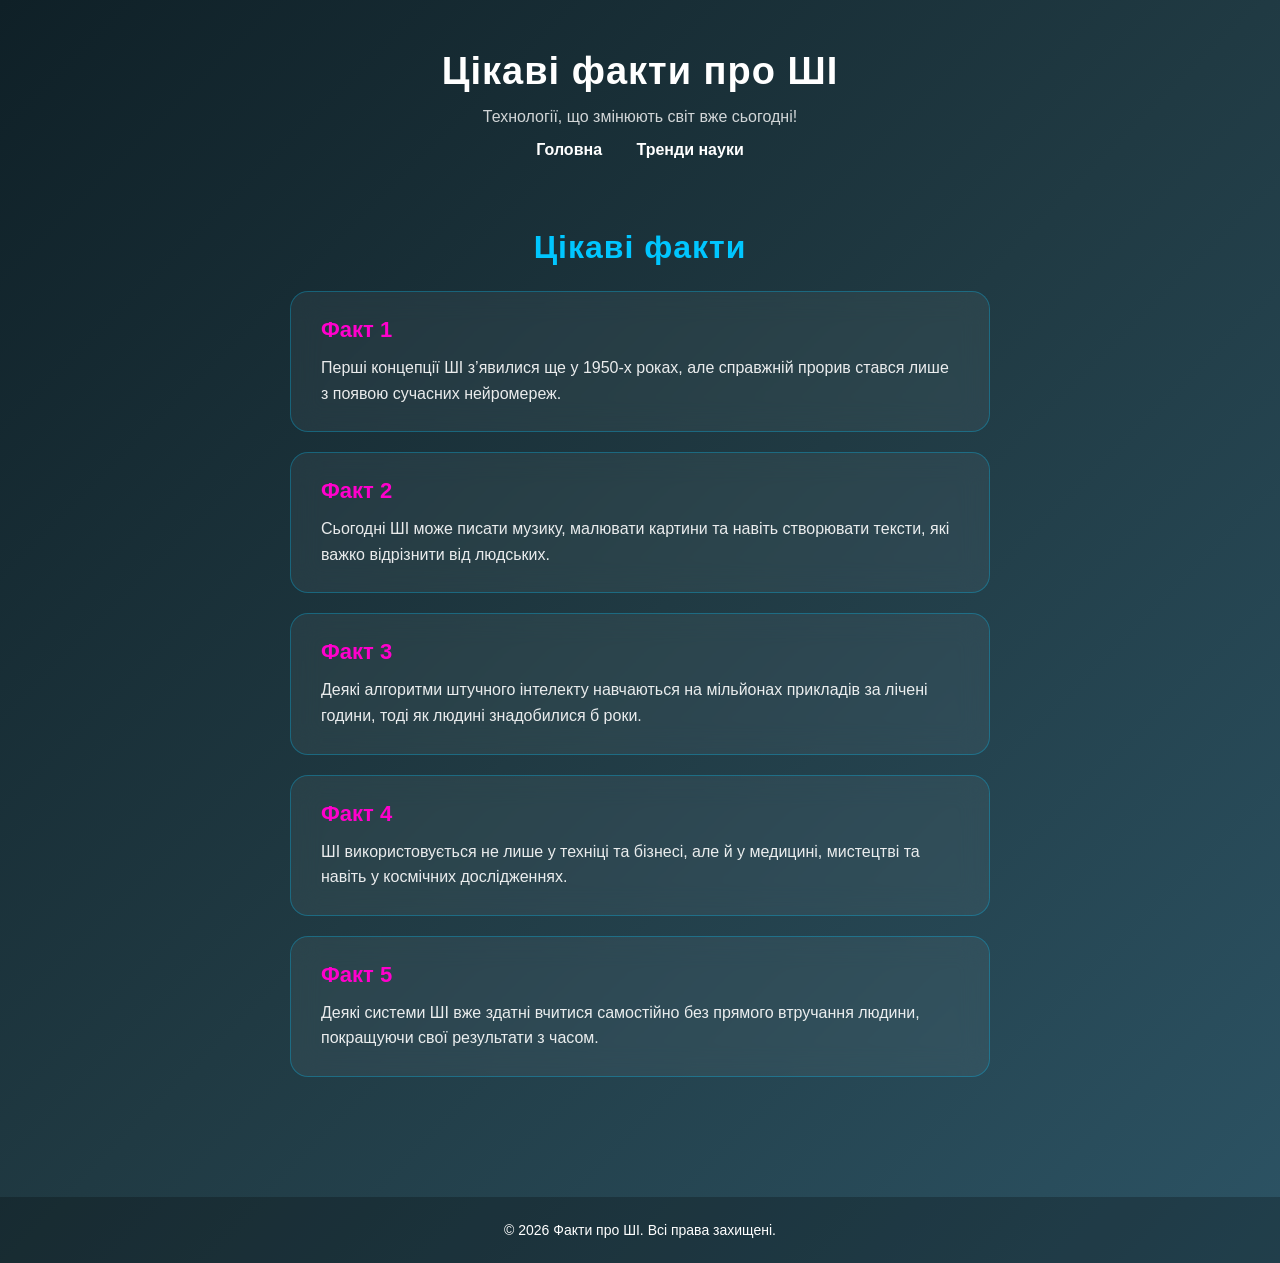
==== facts.html @ b6659d17 "Add facts.html with interesting AI facts" ====
<!DOCTYPE html>
<html lang="uk">

<head>
  <meta charset="UTF-8">
  <meta name="viewport" content="width=device-width, initial-scale=1.0">
  <title>Цікаві факти про ШІ</title>
  <style>
    * {
      margin: 0;
      padding: 0;
      box-sizing: border-box;
    }

    body {
      font-family: 'Segoe UI', sans-serif;
      background: linear-gradient(135deg, #0f2027, #203a43, #2c5364);
      color: white;
      min-height: 100vh;
    }

    header {
      text-align: center;
      padding: 50px 20px 30px 20px;
    }

    header h1 {
      font-size: 38px;
      margin-bottom: 15px;
      letter-spacing: 1px;
    }

    nav a {
      color: white;
      text-decoration: none;
      margin: 0 15px;
      font-weight: bold;
      transition: 0.3s;
    }

    nav a:hover {
      color: #00c6ff;
    }

    header p {
      opacity: 0.8;
      margin-bottom: 15px;
    }

    main {
      display: flex;
      flex-direction: column;
      align-items: center;
      gap: 30px;
      padding: 40px 8%;
    }

    #fun-facts h2 {
      font-size: 32px;
      margin-bottom: 25px;
      color: #00c6ff;
      letter-spacing: 1px;
      text-align: center;
    }

    .fact-block {
      background: rgba(255, 255, 255, 0.05);
      backdrop-filter: blur(14px);
      border-radius: 18px;
      padding: 25px 30px;
      margin-bottom: 20px;
      border: 1px solid rgba(0, 198, 255, 0.3);
      transition: 0.4s ease;
      width: 100%;
      max-width: 700px;
    }

    .fact-block:hover {
      transform: translateY(-6px);
      box-shadow: 0 0 20px rgba(0, 198, 255, 0.5);
    }

    .fact-block h3 {
      color: #ff00cc;
      font-size: 22px;
      margin-bottom: 12px;
    }

    .fact-block p {
      font-size: 16px;
      line-height: 1.6;
      opacity: 0.9;
    }

    footer {
      text-align: center;
      padding: 25px;
      margin-top: 60px;
      background: rgba(0, 0, 0, 0.25);
      font-size: 14px;
    }

    @media (max-width: 900px) {
      main {
        padding: 20px 5%;
      }
    }

    .fade-in {
      opacity: 0;
      transform: translateY(20px);
      transition: 0.6s ease-out;
    }

    .fade-in.visible {
      opacity: 1;
      transform: translateY(0);
    }
  </style>
</head>

<body>
  <header>
    <h1>Цікаві факти про ШІ</h1>
    <p>Технології, що змінюють світ вже сьогодні!</p>
    <nav>
      <a href="index.html">Головна</a>
      <a href="trendy-nauky.html">Тренди науки</a>
    </nav>
  </header>

  <main>
    <section class="fade-in" id="fun-facts">
      <h2>Цікаві факти</h2>

      <div class="fact-block">
        <h3>Факт 1</h3>
        <p>Перші концепції ШІ з’явилися ще у 1950-х роках, але справжній прорив стався лише з появою сучасних
          нейромереж.</p>
      </div>

      <div class="fact-block">
        <h3>Факт 2</h3>
        <p>Сьогодні ШІ може писати музику, малювати картини та навіть створювати тексти, які важко відрізнити від
          людських.</p>
      </div>

      <div class="fact-block">
        <h3>Факт 3</h3>
        <p>Деякі алгоритми штучного інтелекту навчаються на мільйонах прикладів за лічені години, тоді як людині
          знадобилися б роки.</p>
      </div>

      <div class="fact-block">
        <h3>Факт 4</h3>
        <p>ШІ використовується не лише у техніці та бізнесі, але й у медицині, мистецтві та навіть у космічних
          дослідженнях.</p>
      </div>

      <div class="fact-block">
        <h3>Факт 5</h3>
        <p>Деякі системи ШІ вже здатні вчитися самостійно без прямого втручання людини, покращуючи свої результати з
          часом.</p>
      </div>
    </section>
  </main>

  <footer>
    &copy; 2026 Факти про ШІ. Всі права захищені.
  </footer>

  <script>
    const faders = document.querySelectorAll('.fade-in');
    const appearOptions = { threshold: 0.1 };
    const appearOnScroll = new IntersectionObserver(function (entries, observer) {
      entries.forEach(entry => {
        if (!entry.isIntersecting) return;
        entry.target.classList.add('visible');
        observer.unobserve(entry.target);
      });
    }, appearOptions);

    faders.forEach(fader => {
      appearOnScroll.observe(fader);
    });
  </script>
</body>

</html>
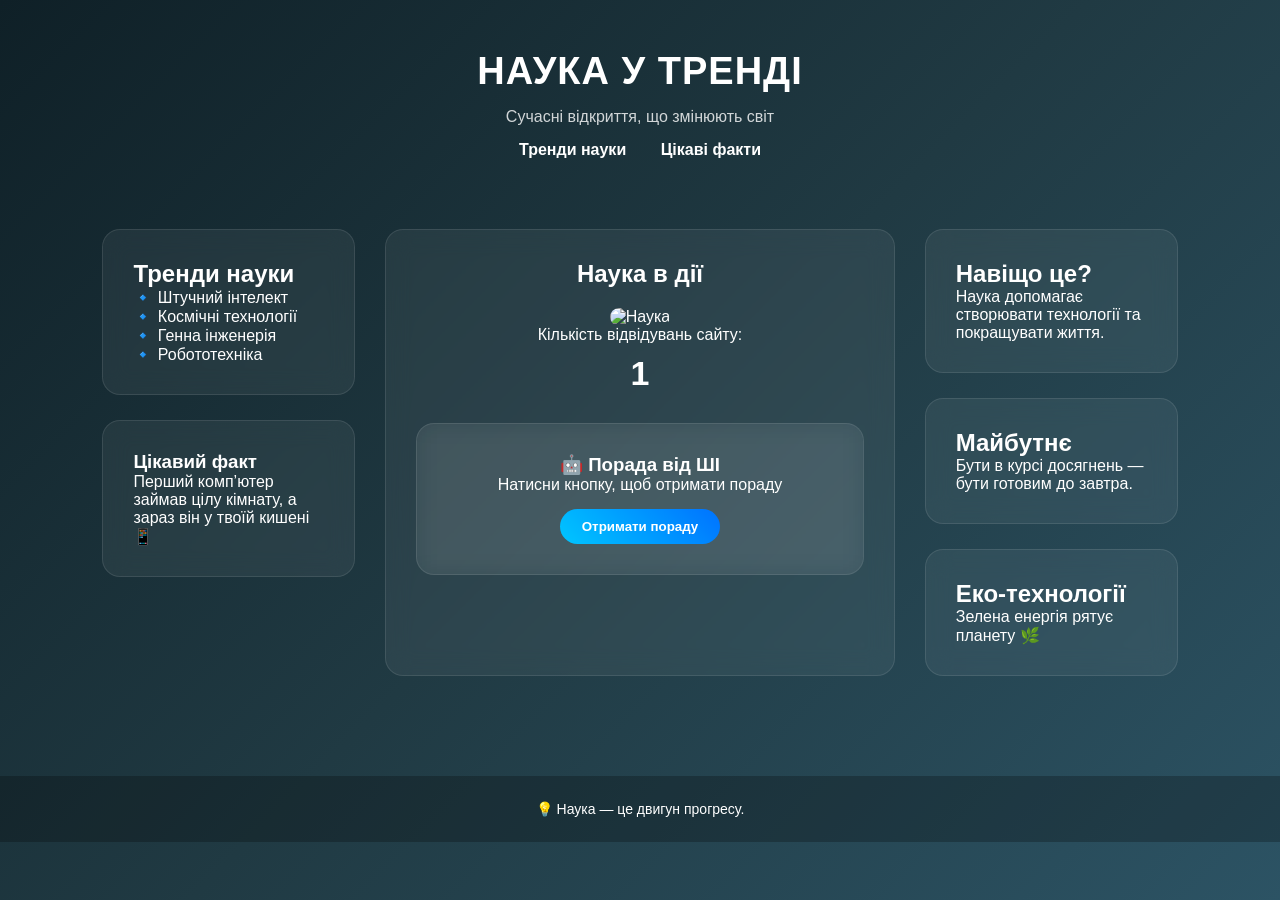
==== commit 3b364d6e: "Update facts.html" ====
--- a/facts.html
+++ b/facts.html
@@ -1,189 +1,80 @@
 <!DOCTYPE html>
-<html lang="uk">
+<html lang="uk" data-It-installed="true">
 
 <head>
-  <meta charset="UTF-8">
-  <meta name="viewport" content="width=device-width, initial-scale=1.0">
-  <title>Цікаві факти про ШІ</title>
-  <style>
-    * {
-      margin: 0;
-      padding: 0;
-      box-sizing: border-box;
-    }
-
-    body {
-      font-family: 'Segoe UI', sans-serif;
-      background: linear-gradient(135deg, #0f2027, #203a43, #2c5364);
-      color: white;
-      min-height: 100vh;
-    }
-
-    header {
-      text-align: center;
-      padding: 50px 20px 30px 20px;
-    }
-
-    header h1 {
-      font-size: 38px;
-      margin-bottom: 15px;
-      letter-spacing: 1px;
-    }
-
-    nav a {
-      color: white;
-      text-decoration: none;
-      margin: 0 15px;
-      font-weight: bold;
-      transition: 0.3s;
-    }
-
-    nav a:hover {
-      color: #00c6ff;
-    }
-
-    header p {
-      opacity: 0.8;
-      margin-bottom: 15px;
-    }
-
-    main {
-      display: flex;
-      flex-direction: column;
-      align-items: center;
-      gap: 30px;
-      padding: 40px 8%;
-    }
-
-    #fun-facts h2 {
-      font-size: 32px;
-      margin-bottom: 25px;
-      color: #00c6ff;
-      letter-spacing: 1px;
-      text-align: center;
-    }
-
-    .fact-block {
-      background: rgba(255, 255, 255, 0.05);
-      backdrop-filter: blur(14px);
-      border-radius: 18px;
-      padding: 25px 30px;
-      margin-bottom: 20px;
-      border: 1px solid rgba(0, 198, 255, 0.3);
-      transition: 0.4s ease;
-      width: 100%;
-      max-width: 700px;
-    }
-
-    .fact-block:hover {
-      transform: translateY(-6px);
-      box-shadow: 0 0 20px rgba(0, 198, 255, 0.5);
-    }
-
-    .fact-block h3 {
-      color: #ff00cc;
-      font-size: 22px;
-      margin-bottom: 12px;
-    }
-
-    .fact-block p {
-      font-size: 16px;
-      line-height: 1.6;
-      opacity: 0.9;
-    }
-
-    footer {
-      text-align: center;
-      padding: 25px;
-      margin-top: 60px;
-      background: rgba(0, 0, 0, 0.25);
-      font-size: 14px;
-    }
-
-    @media (max-width: 900px) {
-      main {
-        padding: 20px 5%;
-      }
-    }
-
-    .fade-in {
-      opacity: 0;
-      transform: translateY(20px);
-      transition: 0.6s ease-out;
-    }
-
-    .fade-in.visible {
-      opacity: 1;
-      transform: translateY(0);
-    }
-  </style>
+    <meta charset="UTF-8">
+    <title>Наука у тренді</title>
+    <link rel="stylesheet" href="./style.css">
 </head>
 
 <body>
-  <header>
-    <h1>Цікаві факти про ШІ</h1>
-    <p>Технології, що змінюють світ вже сьогодні!</p>
-    <nav>
-      <a href="index.html">Головна</a>
-      <a href="trendy-nauky.html">Тренди науки</a>
-    </nav>
-  </header>
 
-  <main>
-    <section class="fade-in" id="fun-facts">
-      <h2>Цікаві факти</h2>
+    <header>
+        <h1>НАУКА У ТРЕНДІ</h1>
+        <p>Сучасні відкриття, що змінюють світ</p>
 
-      <div class="fact-block">
-        <h3>Факт 1</h3>
-        <p>Перші концепції ШІ з’явилися ще у 1950-х роках, але справжній прорив стався лише з появою сучасних
-          нейромереж.</p>
-      </div>
+        <nav>
+            <a href="trendy-nauky.html">Тренди науки</a>
+            <a href="facts.html">Цікаві факти</a>
+        </nav>
+    </header>
 
-      <div class="fact-block">
-        <h3>Факт 2</h3>
-        <p>Сьогодні ШІ може писати музику, малювати картини та навіть створювати тексти, які важко відрізнити від
-          людських.</p>
-      </div>
+    <main>
+        <div class="left">
+            <div class="block big fade-in">
+                <h2>Тренди науки</h2>
+                <div>
+                    🔹 Штучний інтелект<br>
+                    🔹 Космічні технології<br>
+                    🔹 Генна інженерія<br>
+                    🔹 Робототехніка
+                </div>
+            </div>
 
-      <div class="fact-block">
-        <h3>Факт 3</h3>
-        <p>Деякі алгоритми штучного інтелекту навчаються на мільйонах прикладів за лічені години, тоді як людині
-          знадобилися б роки.</p>
-      </div>
+            <div class="block small fade-in">
+                <h3>Цікавий факт</h3>
+                <p>Перший комп’ютер займав цілу кімнату, а зараз він у твоїй кишені 📱</p>
+            </div>
+        </div>
 
-      <div class="fact-block">
-        <h3>Факт 4</h3>
-        <p>ШІ використовується не лише у техніці та бізнесі, але й у медицині, мистецтві та навіть у космічних
-          дослідженнях.</p>
-      </div>
+        <div class="center fade-in">
+            <h2>Наука в дії</h2>
+            <img src="https://freelancehunt.com/blog/content/images/size/w2000/2025/02/-------------------------2.jpg"
+                alt="Наука">
 
-      <div class="fact-block">
-        <h3>Факт 5</h3>
-        <p>Деякі системи ШІ вже здатні вчитися самостійно без прямого втручання людини, покращуючи свої результати з
-          часом.</p>
-      </div>
-    </section>
-  </main>
+            <p class="counter-title">Кількість відвідувань сайту:</p>
+            <span class="num" id="visitCount">0</span>
 
-  <footer>
-    &copy; 2026 Факти про ШІ. Всі права захищені.
-  </footer>
+            <div class="ai-box fade-in">
+                <h3>🤖 Порада від ШІ</h3>
+                <p id="aiText">Натисни кнопку, щоб отримати пораду</p>
+                <button id="aiBtn">Отримати пораду</button>
+            </div>
+        </div>
 
-  <script>
-    const faders = document.querySelectorAll('.fade-in');
-    const appearOptions = { threshold: 0.1 };
-    const appearOnScroll = new IntersectionObserver(function (entries, observer) {
-      entries.forEach(entry => {
-        if (!entry.isIntersecting) return;
-        entry.target.classList.add('visible');
-        observer.unobserve(entry.target);
-      });
-    }, appearOptions);
+        <div class="sidebar-right">
+            <div class="block fade-in">
+                <h2>Навіщо це?</h2>
+                <p>Наука допомагає створювати технології та покращувати життя.</p>
+            </div>
 
-    faders.forEach(fader => {
-      appearOnScroll.observe(fader);
-    });
-  </script>
+            <div class="block fade-in">
+                <h2>Майбутнє</h2>
+                <p>Бути в курсі досягнень — бути готовим до завтра.</p>
+            </div>
+
+            <div class="block fade-in">
+                <h2>Еко-технології</h2>
+                <p>Зелена енергія рятує планету 🌿</p>
+            </div>
+        </div>
+    </main>
+
+    <footer>
+        💡 Наука — це двигун прогресу.
+    </footer>
+
+    <script src="script.js"></script>
 </body>
 
 </html>
--- a/style.css
+++ b/style.css
@@ -0,0 +1,173 @@
+* {
+    margin: 0;
+    padding: 0;
+    box-sizing: border-box;
+}
+
+body {
+    font-family: 'Segoe UI', sans-serif;
+    background: linear-gradient(135deg, #0f2027, #203a43, #2c5364);
+    color: white;
+    min-height: 100vh;
+}
+
+
+header {
+    text-align: center;
+    padding: 50px 20px 30px 20px;
+}
+
+header h1 {
+    font-size: 38px;
+    margin-bottom: 15px;
+    letter-spacing: 1px;
+}
+
+header p {
+    opacity: 0.8;
+    margin-bottom: 15px;
+}
+
+
+nav {
+    margin-top: 10px;
+}
+
+nav a {
+    color: white;
+    text-decoration: none;
+    margin: 0 15px;
+    font-weight: 600;
+    transition: 0.3s;
+    position: relative;
+}
+
+nav a::after {
+    content: "";
+    width: 0%;
+    height: 2px;
+    background: #00c6ff;
+    position: absolute;
+    left: 0;
+    bottom: -5px;
+    transition: 0.3s;
+}
+
+nav a:hover {
+    color: #00c6ff;
+}
+
+nav a:hover::after {
+    width: 100%;
+}
+
+
+main {
+    display: flex;
+    gap: 30px;
+    padding: 40px 8%;
+}
+
+.left,
+.sidebar-right {
+    width: 25%;
+    display: flex;
+    flex-direction: column;
+    gap: 25px;
+}
+
+.center {
+    width: 50%;
+    text-align: center;
+}
+
+
+.block,
+.center,
+.ai-box {
+    background: rgba(255, 255, 255, 0.06);
+    backdrop-filter: blur(12px);
+    border-radius: 18px;
+    padding: 30px;
+    transition: 0.4s ease;
+    border: 1px solid rgba(255, 255, 255, 0.1);
+}
+
+.block:hover,
+.center:hover,
+.ai-box:hover {
+    transform: translateY(-8px);
+    box-shadow: 0 0 25px rgba(0, 255, 255, 0.4);
+}
+
+.center img {
+    max-width: 100%;
+    border-radius: 12px;
+    margin-top: 20px;
+}
+
+
+.num {
+    font-size: 34px;
+    font-weight: bold;
+    display: inline-block;
+    margin-top: 10px;
+}
+
+
+.ai-box {
+    margin-top: 30px;
+}
+
+#aiBtn,
+#themeToggle {
+    margin-top: 15px;
+    padding: 10px 22px;
+    border-radius: 25px;
+    border: none;
+    font-weight: 600;
+    color: white;
+    background: linear-gradient(45deg, #00c6ff, #0072ff);
+    cursor: pointer;
+    transition: 0.3s ease;
+}
+
+#aiBtn:hover,
+#themeToggle:hover {
+    background: linear-gradient(45deg, #ff00cc, #3333ff);
+    box-shadow: 0 0 18px #00c6ff;
+}
+
+
+.fade-in {
+    opacity: 0;
+    transform: translateY(20px);
+    transition: 0.6s ease-out;
+}
+
+.fade-in.visible {
+    opacity: 1;
+    transform: translateY(0);
+}
+
+
+footer {
+    text-align: center;
+    padding: 25px;
+    margin-top: 60px;
+    background: rgba(0, 0, 0, 0.25);
+    font-size: 14px;
+}
+
+
+@media (max-width: 900px) {
+    main {
+        flex-direction: column;
+    }
+
+    .left,
+    .center,
+    .sidebar-right {
+        width: 100%;
+    }
+}
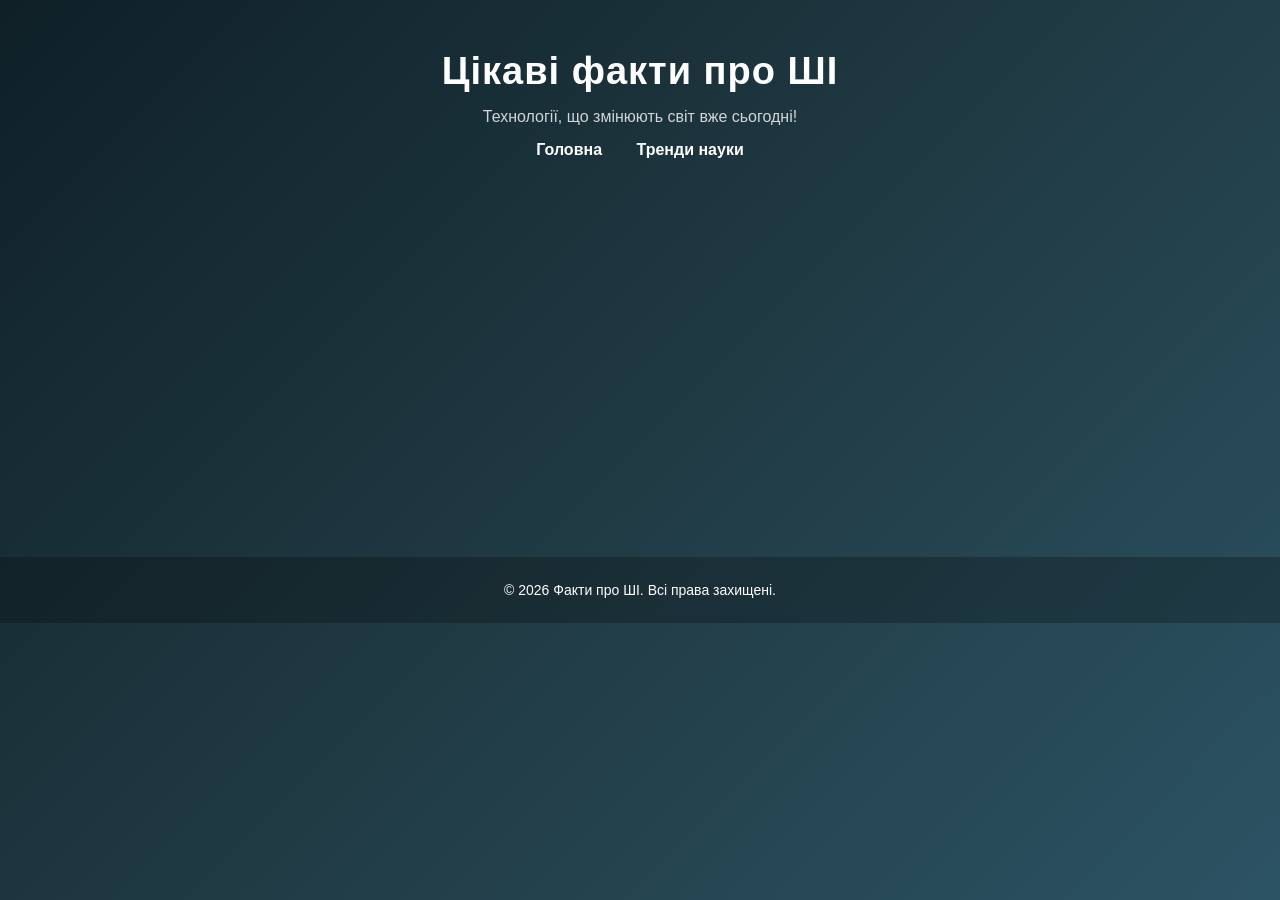
==== commit e1d0fbdf: "Update facts.html" ====
--- a/facts.html
+++ b/facts.html
@@ -1,80 +1,62 @@
 <!DOCTYPE html>
-<html lang="uk" data-It-installed="true">
+<html lang="uk">
 
 <head>
-    <meta charset="UTF-8">
-    <title>Наука у тренді</title>
-    <link rel="stylesheet" href="./style.css">
+  <meta charset="UTF-8">
+  <meta name="viewport" content="width=device-width, initial-scale=1.0">
+  <title>Цікаві факти про ШІ</title>
+  <link rel="stylesheet" href="./style.css">
 </head>
 
 <body>
+  <header>
+    <h1>Цікаві факти про ШІ</h1>
+    <p>Технології, що змінюють світ вже сьогодні!</p>
+    <nav>
+      <a href="index.html">Головна</a>
+      <a href="trendy-nauky.html">Тренди науки</a>
+    </nav>
+  </header>
 
-    <header>
-        <h1>НАУКА У ТРЕНДІ</h1>
-        <p>Сучасні відкриття, що змінюють світ</p>
+  <main>
+    <section class="fade-in" id="fun-facts">
+      <h2>Цікаві факти</h2>
 
-        <nav>
-            <a href="trendy-nauky.html">Тренди науки</a>
-            <a href="facts.html">Цікаві факти</a>
-        </nav>
-    </header>
+      <div class="fact-block">
+        <h3>Факт 1</h3>
+        <p>Перші концепції ШІ з’явилися ще у 1950-х роках, але справжній прорив стався лише з появою сучасних
+          нейромереж.</p>
+      </div>
 
-    <main>
-        <div class="left">
-            <div class="block big fade-in">
-                <h2>Тренди науки</h2>
-                <div>
-                    🔹 Штучний інтелект<br>
-                    🔹 Космічні технології<br>
-                    🔹 Генна інженерія<br>
-                    🔹 Робототехніка
-                </div>
-            </div>
+      <div class="fact-block">
+        <h3>Факт 2</h3>
+        <p>Сьогодні ШІ може писати музику, малювати картини та навіть створювати тексти, які важко відрізнити від
+          людських.</p>
+      </div>
 
-            <div class="block small fade-in">
-                <h3>Цікавий факт</h3>
-                <p>Перший комп’ютер займав цілу кімнату, а зараз він у твоїй кишені 📱</p>
-            </div>
-        </div>
+      <div class="fact-block">
+        <h3>Факт 3</h3>
+        <p>Деякі алгоритми штучного інтелекту навчаються на мільйонах прикладів за лічені години, тоді як людині
+          знадобилися б роки.</p>
+      </div>
 
-        <div class="center fade-in">
-            <h2>Наука в дії</h2>
-            <img src="https://freelancehunt.com/blog/content/images/size/w2000/2025/02/-------------------------2.jpg"
-                alt="Наука">
+      <div class="fact-block">
+        <h3>Факт 4</h3>
+        <p>ШІ використовується не лише у техніці та бізнесі, але й у медицині, мистецтві та навіть у космічних
+          дослідженнях.</p>
+      </div>
 
-            <p class="counter-title">Кількість відвідувань сайту:</p>
-            <span class="num" id="visitCount">0</span>
+      <div class="fact-block">
+        <h3>Факт 5</h3>
+        <p>Деякі системи ШІ вже здатні вчитися самостійно без прямого втручання людини, покращуючи свої результати з
+          часом.</p>
+      </div>
+    </section>
+  </main>
 
-            <div class="ai-box fade-in">
-                <h3>🤖 Порада від ШІ</h3>
-                <p id="aiText">Натисни кнопку, щоб отримати пораду</p>
-                <button id="aiBtn">Отримати пораду</button>
-            </div>
-        </div>
-
-        <div class="sidebar-right">
-            <div class="block fade-in">
-                <h2>Навіщо це?</h2>
-                <p>Наука допомагає створювати технології та покращувати життя.</p>
-            </div>
-
-            <div class="block fade-in">
-                <h2>Майбутнє</h2>
-                <p>Бути в курсі досягнень — бути готовим до завтра.</p>
-            </div>
-
-            <div class="block fade-in">
-                <h2>Еко-технології</h2>
-                <p>Зелена енергія рятує планету 🌿</p>
-            </div>
-        </div>
-    </main>
-
-    <footer>
-        💡 Наука — це двигун прогресу.
-    </footer>
-
-    <script src="script.js"></script>
+  <footer>
+    &copy; 2026 Факти про ШІ. Всі права захищені.
+  </footer>
 </body>
 
 </html>
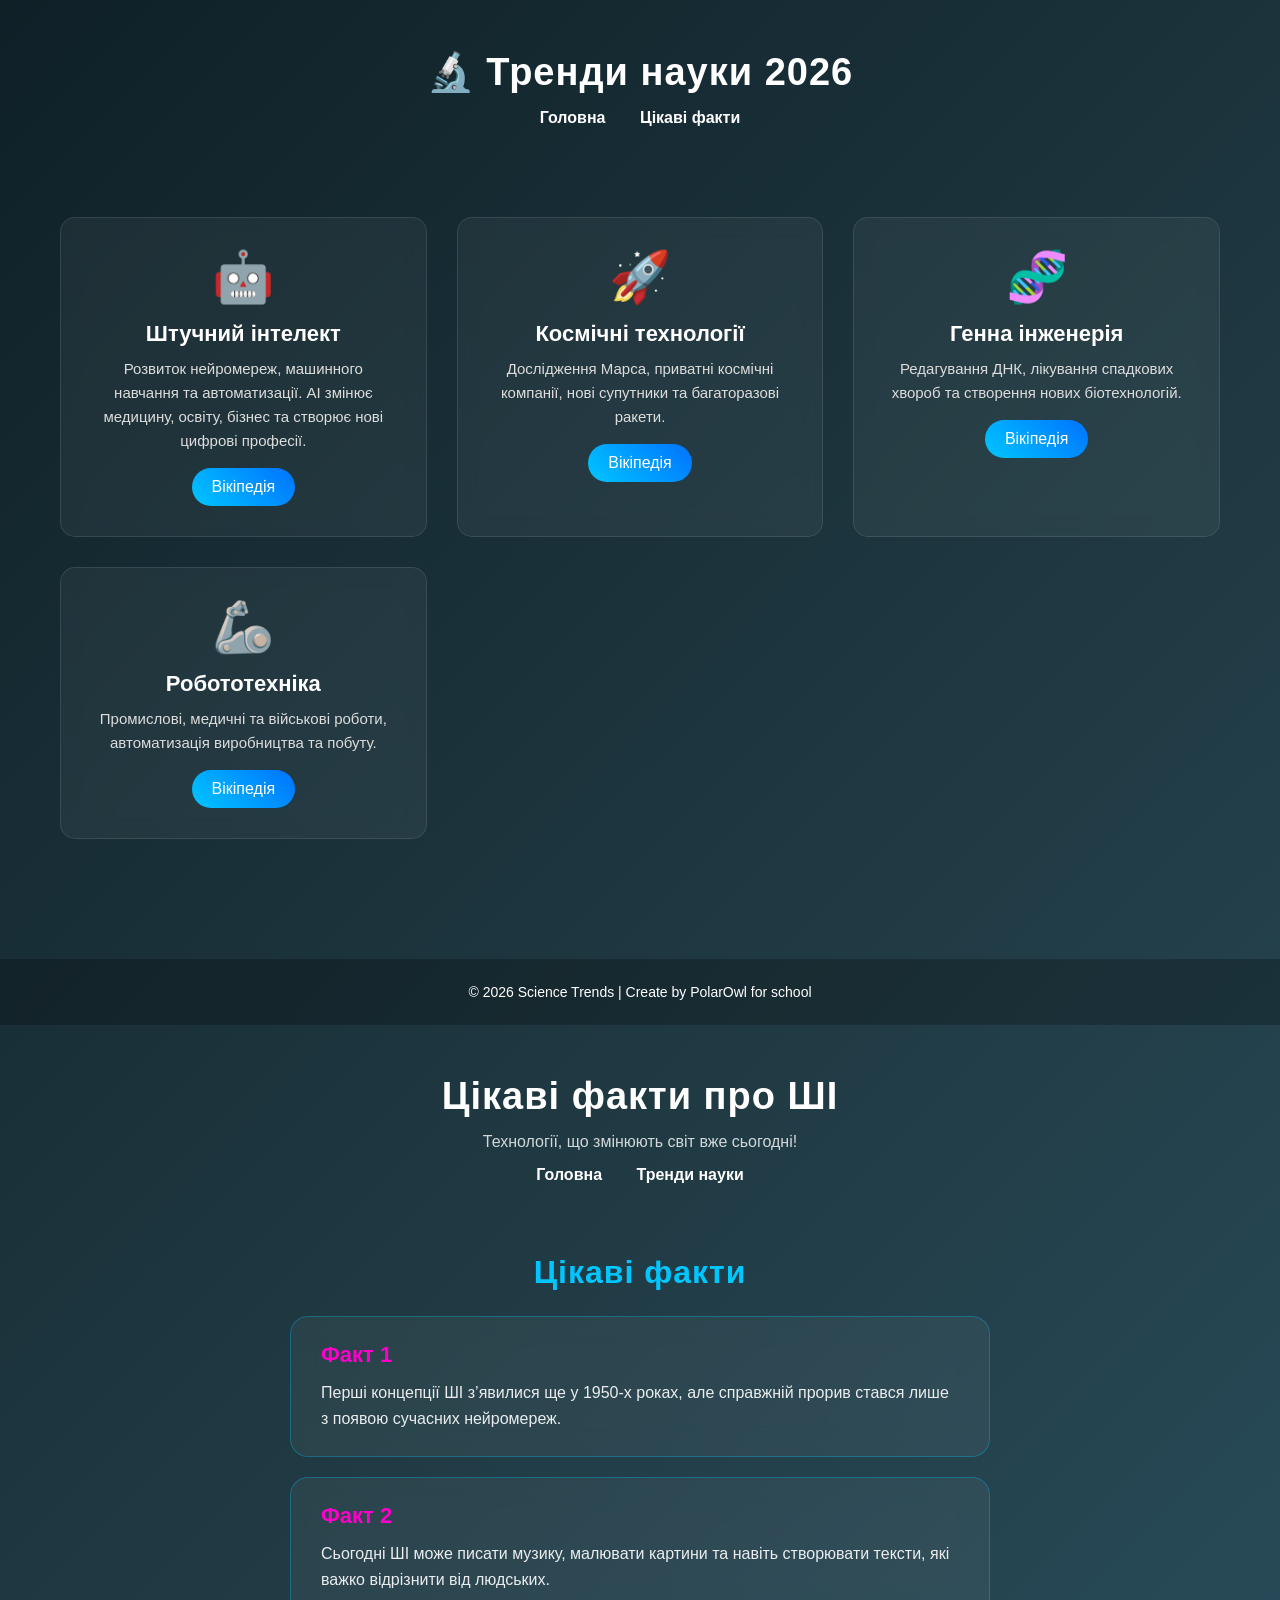
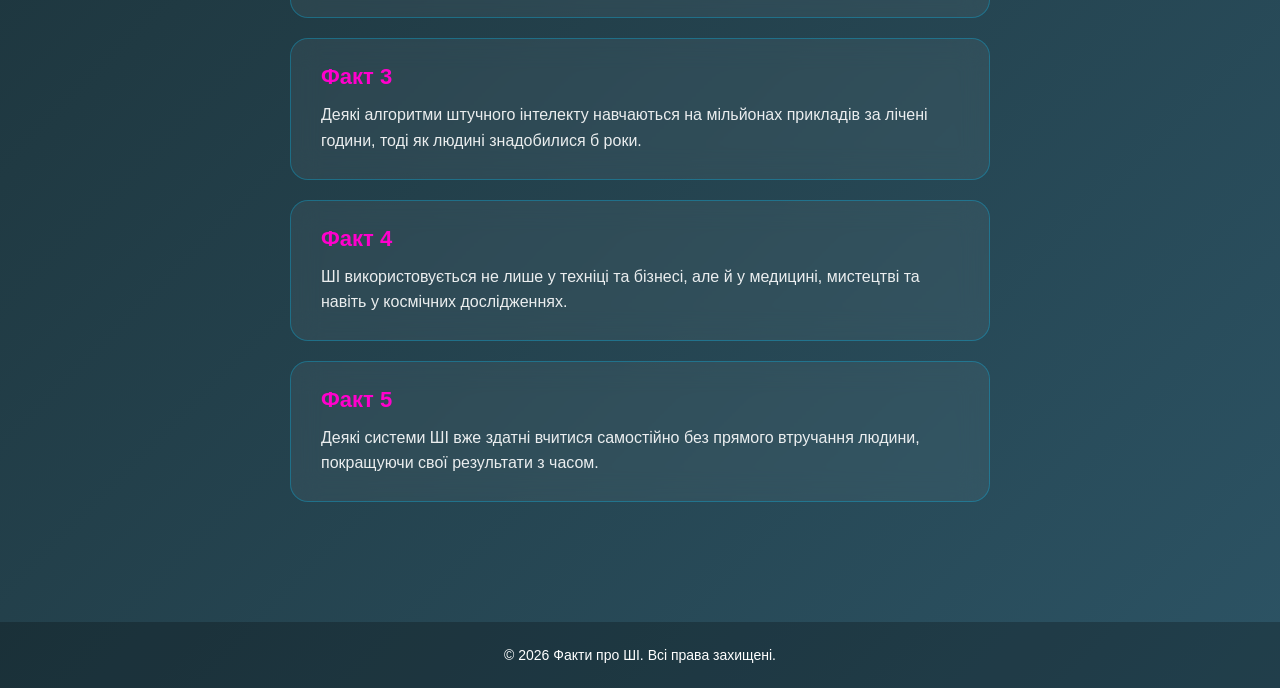
==== commit 94e33f88: "Update facts.html with new styles and content" ====
--- a/facts.html
+++ b/facts.html
@@ -1,3 +1,166 @@
+<!DOCTYPE html>
+<html lang="uk">
+
+<head>
+  <meta charset="UTF-8">
+  <meta name="viewport" content="width=device-width, initial-scale=1.0">
+  <title>Тренди науки</title>
+
+  <style>
+    body {
+      margin: 0;
+      font-family: 'Segoe UI', sans-serif;
+      background: linear-gradient(135deg, #0f2027, #203a43, #2c5364);
+      color: white;
+    }
+
+    header {
+      text-align: center;
+      padding: 40px 20px;
+    }
+
+    header h1 {
+      font-size: 36px;
+      margin-bottom: 10px;
+    }
+
+    nav a {
+      color: white;
+      text-decoration: none;
+      margin: 0 15px;
+      font-weight: bold;
+      transition: 0.3s;
+    }
+
+    nav a:hover {
+      color: #00c6ff;
+    }
+
+    .categories {
+      display: grid;
+      grid-template-columns: repeat(auto-fit, minmax(280px, 1fr));
+      gap: 30px;
+      padding: 60px;
+    }
+
+    .card {
+      background: rgba(255, 255, 255, 0.05);
+      backdrop-filter: blur(10px);
+      border-radius: 15px;
+      padding: 30px;
+      text-align: center;
+      transition: 0.4s ease;
+      border: 1px solid rgba(255, 255, 255, 0.1);
+    }
+
+    .card:hover {
+      transform: translateY(-10px) scale(1.03);
+      box-shadow: 0 0 25px rgba(0, 255, 255, 0.4);
+    }
+
+    .icon {
+      font-size: 50px;
+      margin-bottom: 15px;
+    }
+
+    .card h2 {
+      margin: 10px 0;
+      font-size: 22px;
+    }
+
+    .card p {
+      font-size: 15px;
+      color: #ddd;
+      line-height: 1.6;
+    }
+
+    .btn {
+      display: inline-block;
+      margin-top: 15px;
+      padding: 10px 20px;
+      border-radius: 25px;
+      text-decoration: none;
+      color: white;
+      background: linear-gradient(45deg, #00c6ff, #0072ff);
+      transition: 0.3s ease;
+    }
+
+    .btn:hover {
+      background: linear-gradient(45deg, #ff00cc, #3333ff);
+      box-shadow: 0 0 15px #00c6ff;
+    }
+
+    footer {
+      text-align: center;
+      padding: 20px;
+      background: rgba(0, 0, 0, 0.2);
+      margin-top: 40px;
+    }
+  </style>
+</head>
+
+<body>
+
+  <header>
+    <h1>🔬 Тренди науки 2026</h1>
+    <nav>
+      <a href="index.html">Головна</a>
+      <a href="facts.html">Цікаві факти</a>
+    </nav>
+  </header>
+
+  <section class="categories">
+
+    <div class="card">
+      <div class="icon">🤖</div>
+      <h2>Штучний інтелект</h2>
+      <p>
+        Розвиток нейромереж, машинного навчання та автоматизації.
+        AI змінює медицину, освіту, бізнес та створює нові цифрові професії.
+      </p>
+      <a href="https://uk.wikipedia.org/wiki/Штучний_інтелект" target="_blank" class="btn">Вікіпедія</a>
+    </div>
+
+    <div class="card">
+      <div class="icon">🚀</div>
+      <h2>Космічні технології</h2>
+      <p>
+        Дослідження Марса, приватні космічні компанії,
+        нові супутники та багаторазові ракети.
+      </p>
+      <a href="https://uk.wikipedia.org/wiki/Космічні_технології" target="_blank" class="btn">Вікіпедія</a>
+    </div>
+
+    <div class="card">
+      <div class="icon">🧬</div>
+      <h2>Генна інженерія</h2>
+      <p>
+        Редагування ДНК, лікування спадкових хвороб
+        та створення нових біотехнологій.
+      </p>
+      <a href="https://uk.wikipedia.org/wiki/Генна_інженерія" target="_blank" class="btn">Вікіпедія</a>
+    </div>
+
+    <div class="card">
+      <div class="icon">🦾</div>
+      <h2>Робототехніка</h2>
+      <p>
+        Промислові, медичні та військові роботи,
+        автоматизація виробництва та побуту.
+      </p>
+      <a href="https://uk.wikipedia.org/wiki/Робототехніка" target="_blank" class="btn">Вікіпедія</a>
+    </div>
+
+  </section>
+
+  <footer>
+    © 2026 Science Trends | Create by PolarOwl for school
+  </footer>
+
+</body>
+
+</html>
+
 <!DOCTYPE html>
 <html lang="uk">
 
@@ -5,7 +168,118 @@
   <meta charset="UTF-8">
   <meta name="viewport" content="width=device-width, initial-scale=1.0">
   <title>Цікаві факти про ШІ</title>
-  <link rel="stylesheet" href="./style.css">
+  <style>
+    * {
+      margin: 0;
+      padding: 0;
+      box-sizing: border-box;
+    }
+
+    body {
+      font-family: 'Segoe UI', sans-serif;
+      background: linear-gradient(135deg, #0f2027, #203a43, #2c5364);
+      color: white;
+      min-height: 100vh;
+    }
+
+    header {
+      text-align: center;
+      padding: 50px 20px 30px 20px;
+    }
+
+    header h1 {
+      font-size: 38px;
+      margin-bottom: 15px;
+      letter-spacing: 1px;
+    }
+
+    nav a {
+      color: white;
+      text-decoration: none;
+      margin: 0 15px;
+      font-weight: bold;
+      transition: 0.3s;
+    }
+
+    nav a:hover {
+      color: #00c6ff;
+    }
+
+    header p {
+      opacity: 0.8;
+      margin-bottom: 15px;
+    }
+
+    main {
+      display: flex;
+      flex-direction: column;
+      align-items: center;
+      gap: 30px;
+      padding: 40px 8%;
+    }
+
+    #fun-facts h2 {
+      font-size: 32px;
+      margin-bottom: 25px;
+      color: #00c6ff;
+      letter-spacing: 1px;
+      text-align: center;
+    }
+
+    .fact-block {
+      background: rgba(255, 255, 255, 0.05);
+      backdrop-filter: blur(14px);
+      border-radius: 18px;
+      padding: 25px 30px;
+      margin-bottom: 20px;
+      border: 1px solid rgba(0, 198, 255, 0.3);
+      transition: 0.4s ease;
+      width: 100%;
+      max-width: 700px;
+    }
+
+    .fact-block:hover {
+      transform: translateY(-6px);
+      box-shadow: 0 0 20px rgba(0, 198, 255, 0.5);
+    }
+
+    .fact-block h3 {
+      color: #ff00cc;
+      font-size: 22px;
+      margin-bottom: 12px;
+    }
+
+    .fact-block p {
+      font-size: 16px;
+      line-height: 1.6;
+      opacity: 0.9;
+    }
+
+    footer {
+      text-align: center;
+      padding: 25px;
+      margin-top: 60px;
+      background: rgba(0, 0, 0, 0.25);
+      font-size: 14px;
+    }
+
+    @media (max-width: 900px) {
+      main {
+        padding: 20px 5%;
+      }
+    }
+
+    .fade-in {
+      opacity: 0;
+      transform: translateY(20px);
+      transition: 0.6s ease-out;
+    }
+
+    .fade-in.visible {
+      opacity: 1;
+      transform: translateY(0);
+    }
+  </style>
 </head>
 
 <body>
@@ -57,6 +331,23 @@
   <footer>
     &copy; 2026 Факти про ШІ. Всі права захищені.
   </footer>
+
+  <script>
+    const faders = document.querySelectorAll('.fade-in');
+    const appearOptions = { threshold: 0.1 };
+    const appearOnScroll = new IntersectionObserver(function (entries, observer) {
+      entries.forEach(entry => {
+        if (!entry.isIntersecting) return;
+        entry.target.classList.add('visible');
+        observer.unobserve(entry.target);
+      });
+    }, appearOptions);
+
+    faders.forEach(fader => {
+      appearOnScroll.observe(fader);
+    });
+  </script>
 </body>
 
 </html>
+
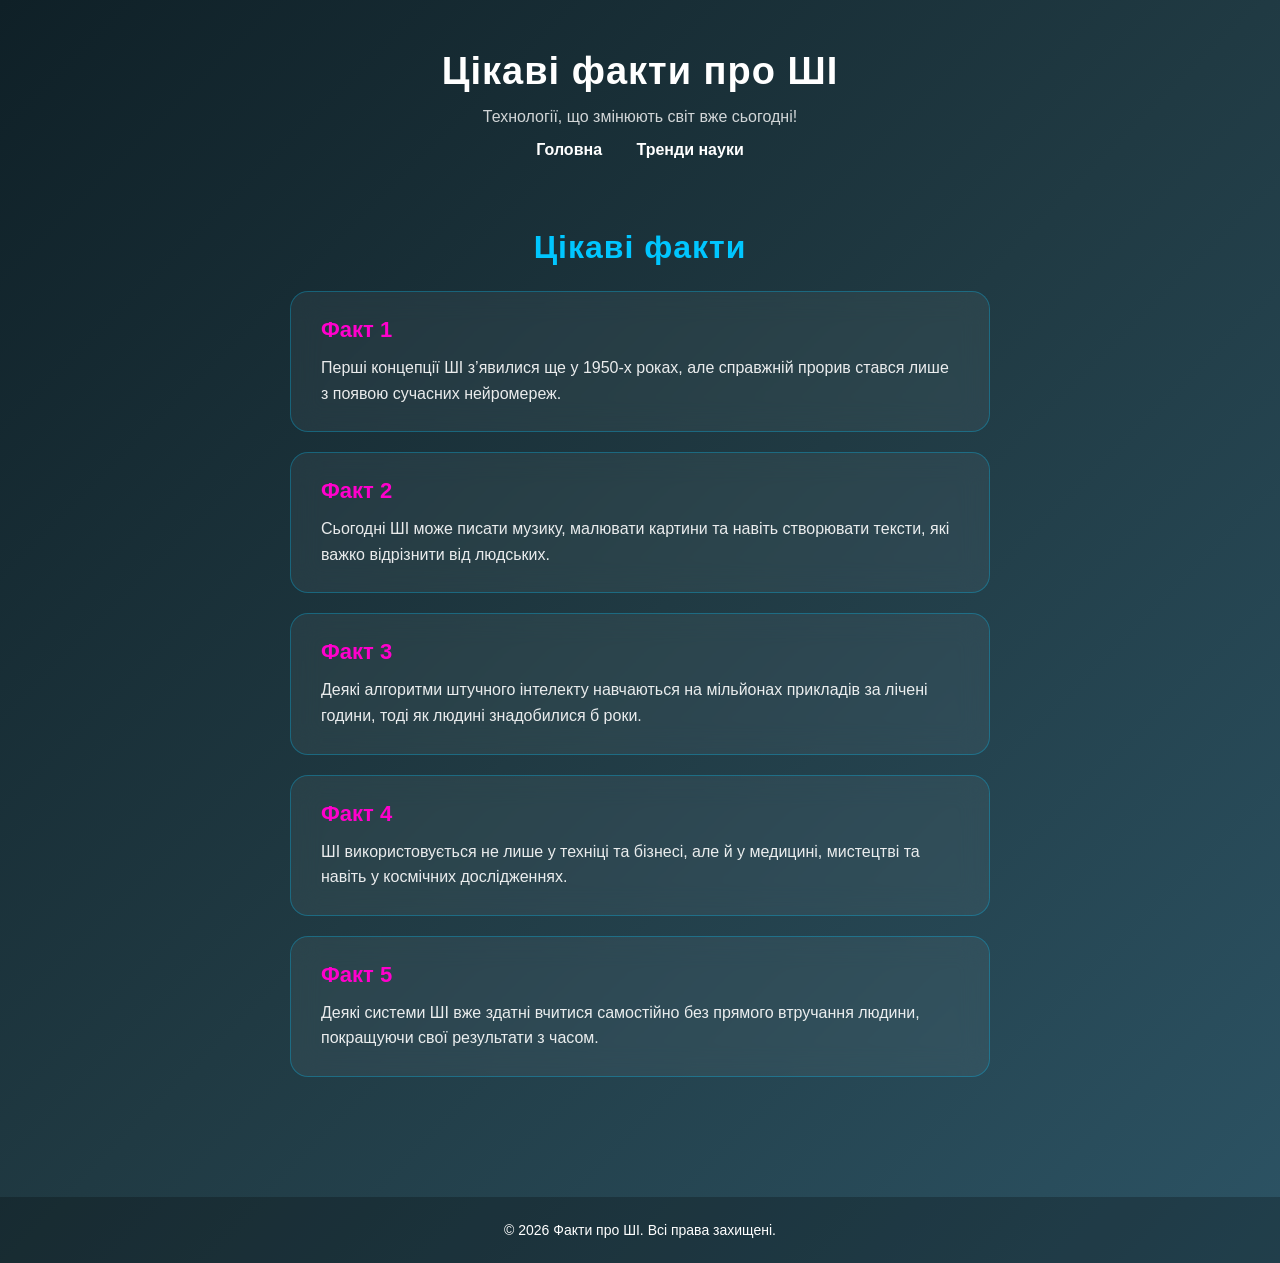
==== commit e64cecfb: "Update facts.html" ====
--- a/facts.html
+++ b/facts.html
@@ -1,166 +1,3 @@
-<!DOCTYPE html>
-<html lang="uk">
-
-<head>
-  <meta charset="UTF-8">
-  <meta name="viewport" content="width=device-width, initial-scale=1.0">
-  <title>Тренди науки</title>
-
-  <style>
-    body {
-      margin: 0;
-      font-family: 'Segoe UI', sans-serif;
-      background: linear-gradient(135deg, #0f2027, #203a43, #2c5364);
-      color: white;
-    }
-
-    header {
-      text-align: center;
-      padding: 40px 20px;
-    }
-
-    header h1 {
-      font-size: 36px;
-      margin-bottom: 10px;
-    }
-
-    nav a {
-      color: white;
-      text-decoration: none;
-      margin: 0 15px;
-      font-weight: bold;
-      transition: 0.3s;
-    }
-
-    nav a:hover {
-      color: #00c6ff;
-    }
-
-    .categories {
-      display: grid;
-      grid-template-columns: repeat(auto-fit, minmax(280px, 1fr));
-      gap: 30px;
-      padding: 60px;
-    }
-
-    .card {
-      background: rgba(255, 255, 255, 0.05);
-      backdrop-filter: blur(10px);
-      border-radius: 15px;
-      padding: 30px;
-      text-align: center;
-      transition: 0.4s ease;
-      border: 1px solid rgba(255, 255, 255, 0.1);
-    }
-
-    .card:hover {
-      transform: translateY(-10px) scale(1.03);
-      box-shadow: 0 0 25px rgba(0, 255, 255, 0.4);
-    }
-
-    .icon {
-      font-size: 50px;
-      margin-bottom: 15px;
-    }
-
-    .card h2 {
-      margin: 10px 0;
-      font-size: 22px;
-    }
-
-    .card p {
-      font-size: 15px;
-      color: #ddd;
-      line-height: 1.6;
-    }
-
-    .btn {
-      display: inline-block;
-      margin-top: 15px;
-      padding: 10px 20px;
-      border-radius: 25px;
-      text-decoration: none;
-      color: white;
-      background: linear-gradient(45deg, #00c6ff, #0072ff);
-      transition: 0.3s ease;
-    }
-
-    .btn:hover {
-      background: linear-gradient(45deg, #ff00cc, #3333ff);
-      box-shadow: 0 0 15px #00c6ff;
-    }
-
-    footer {
-      text-align: center;
-      padding: 20px;
-      background: rgba(0, 0, 0, 0.2);
-      margin-top: 40px;
-    }
-  </style>
-</head>
-
-<body>
-
-  <header>
-    <h1>🔬 Тренди науки 2026</h1>
-    <nav>
-      <a href="index.html">Головна</a>
-      <a href="facts.html">Цікаві факти</a>
-    </nav>
-  </header>
-
-  <section class="categories">
-
-    <div class="card">
-      <div class="icon">🤖</div>
-      <h2>Штучний інтелект</h2>
-      <p>
-        Розвиток нейромереж, машинного навчання та автоматизації.
-        AI змінює медицину, освіту, бізнес та створює нові цифрові професії.
-      </p>
-      <a href="https://uk.wikipedia.org/wiki/Штучний_інтелект" target="_blank" class="btn">Вікіпедія</a>
-    </div>
-
-    <div class="card">
-      <div class="icon">🚀</div>
-      <h2>Космічні технології</h2>
-      <p>
-        Дослідження Марса, приватні космічні компанії,
-        нові супутники та багаторазові ракети.
-      </p>
-      <a href="https://uk.wikipedia.org/wiki/Космічні_технології" target="_blank" class="btn">Вікіпедія</a>
-    </div>
-
-    <div class="card">
-      <div class="icon">🧬</div>
-      <h2>Генна інженерія</h2>
-      <p>
-        Редагування ДНК, лікування спадкових хвороб
-        та створення нових біотехнологій.
-      </p>
-      <a href="https://uk.wikipedia.org/wiki/Генна_інженерія" target="_blank" class="btn">Вікіпедія</a>
-    </div>
-
-    <div class="card">
-      <div class="icon">🦾</div>
-      <h2>Робототехніка</h2>
-      <p>
-        Промислові, медичні та військові роботи,
-        автоматизація виробництва та побуту.
-      </p>
-      <a href="https://uk.wikipedia.org/wiki/Робототехніка" target="_blank" class="btn">Вікіпедія</a>
-    </div>
-
-  </section>
-
-  <footer>
-    © 2026 Science Trends | Create by PolarOwl for school
-  </footer>
-
-</body>
-
-</html>
-
 <!DOCTYPE html>
 <html lang="uk">
 
@@ -350,4 +187,3 @@
 </body>
 
 </html>
-
